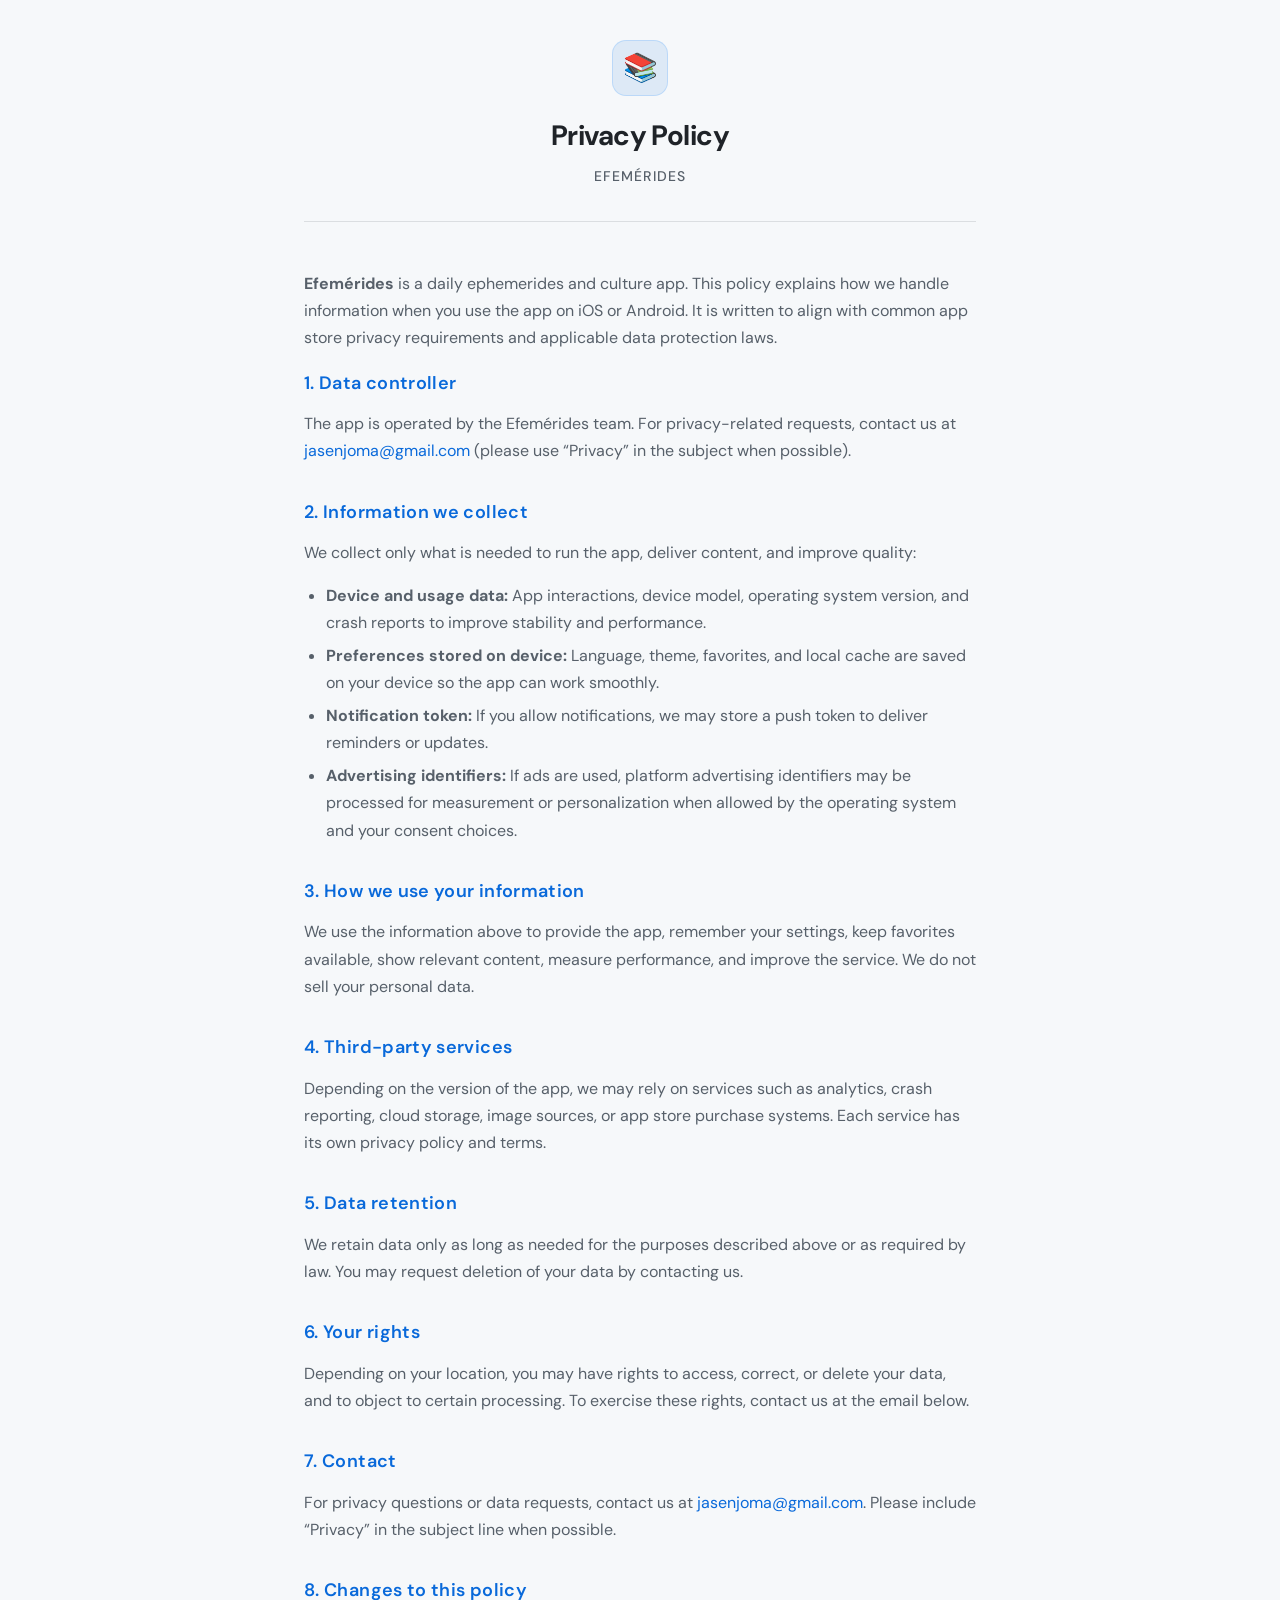
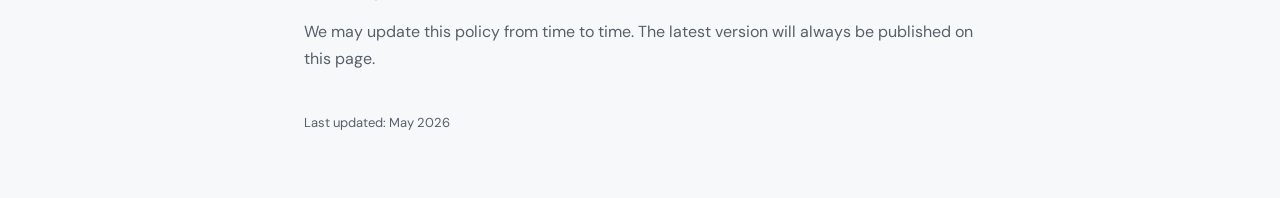
==== efemerides/privacy.html @ 7b520629 "Add Efemerides privacy policy page" ====
<!DOCTYPE html>
<html lang="en">
<head>
  <meta charset="UTF-8">
  <meta name="viewport" content="width=device-width, initial-scale=1.0">
  <title>Privacy Policy — Efemérides</title>
  <link rel="preconnect" href="https://fonts.googleapis.com">
  <link rel="preconnect" href="https://fonts.gstatic.com" crossorigin>
  <link href="https://fonts.googleapis.com/css2?family=DM+Sans:ital,opsz,wght@0,9..40,400;0,9..40,500;0,9..40,700&display=swap" rel="stylesheet">
  <style>
    :root {
      --bg: #0f1419;
      --surface: #1a1f26;
      --surface-hover: #232a33;
      --text: #e6edf3;
      --text-muted: #8b949e;
      --accent: #58a6ff;
      --accent-soft: rgba(88, 166, 255, 0.12);
      --border: rgba(48, 54, 61, 0.8);
    }
    * { box-sizing: border-box; }
    body {
      margin: 0;
      font-family: 'DM Sans', -apple-system, BlinkMacSystemFont, sans-serif;
      background: var(--bg);
      color: var(--text);
      line-height: 1.7;
      min-height: 100vh;
    }
    .wrap {
      max-width: 720px;
      margin: 0 auto;
      padding: 2.5rem 1.5rem 4rem;
    }
    header {
      text-align: center;
      margin-bottom: 3rem;
      padding-bottom: 2rem;
      border-bottom: 1px solid var(--border);
    }
    .logo {
      width: 56px;
      height: 56px;
      background: var(--accent-soft);
      border: 1px solid rgba(88, 166, 255, 0.25);
      border-radius: 14px;
      display: inline-flex;
      align-items: center;
      justify-content: center;
      margin-bottom: 1rem;
      font-size: 1.75rem;
    }
    h1 {
      font-size: 1.75rem;
      font-weight: 700;
      margin: 0 0 0.35rem;
      letter-spacing: -0.02em;
    }
    .subtitle {
      color: var(--text-muted);
      font-size: 0.875rem;
      font-weight: 500;
      letter-spacing: 0.08em;
      text-transform: uppercase;
    }
    h2 {
      font-size: 1.125rem;
      font-weight: 600;
      color: var(--accent);
      margin: 2rem 0 0.75rem;
      letter-spacing: 0.02em;
    }
    h2:first-of-type { margin-top: 0; }
    p {
      margin: 0 0 1rem;
      color: var(--text-muted);
    }
    p:last-child { margin-bottom: 0; }
    ul {
      margin: 0 0 1rem;
      padding-left: 1.35rem;
      color: var(--text-muted);
    }
    li { margin-bottom: 0.35rem; }
    a {
      color: var(--accent);
      text-decoration: none;
    }
    a:hover { text-decoration: underline; }
    .card {
      background: var(--surface);
      border: 1px solid var(--border);
      border-radius: 16px;
      padding: 1.5rem 1.75rem;
      margin-bottom: 1rem;
    }
    .updated {
      font-size: 0.8125rem;
      color: var(--text-muted);
      margin-top: 2.5rem;
    }
    @media (prefers-color-scheme: light) {
      :root {
        --bg: #f6f8fa;
        --surface: #ffffff;
        --surface-hover: #f0f2f5;
        --text: #1f2328;
        --text-muted: #57606a;
        --accent: #0969da;
        --accent-soft: rgba(9, 105, 218, 0.1);
        --border: rgba(31, 35, 40, 0.12);
      }
    }
  </style>
</head>
<body>
  <div class="wrap">
    <header>
      <div class="logo">📚</div>
      <h1>Privacy Policy</h1>
      <p class="subtitle">Efemérides</p>
    </header>

    <p><strong>Efemérides</strong> is a daily ephemerides and culture app. This policy explains how we handle information when you use the app on iOS or Android. It is written to align with common app store privacy requirements and applicable data protection laws.</p>

    <h2>1. Data controller</h2>
    <p>The app is operated by the Efemérides team. For privacy-related requests, contact us at <a href="mailto:jasenjoma@gmail.com?subject=Privacy">jasenjoma@gmail.com</a> (please use “Privacy” in the subject when possible).</p>

    <h2>2. Information we collect</h2>
    <p>We collect only what is needed to run the app, deliver content, and improve quality:</p>
    <ul>
      <li><strong>Device and usage data:</strong> App interactions, device model, operating system version, and crash reports to improve stability and performance.</li>
      <li><strong>Preferences stored on device:</strong> Language, theme, favorites, and local cache are saved on your device so the app can work smoothly.</li>
      <li><strong>Notification token:</strong> If you allow notifications, we may store a push token to deliver reminders or updates.</li>
      <li><strong>Advertising identifiers:</strong> If ads are used, platform advertising identifiers may be processed for measurement or personalization when allowed by the operating system and your consent choices.</li>
    </ul>

    <h2>3. How we use your information</h2>
    <p>We use the information above to provide the app, remember your settings, keep favorites available, show relevant content, measure performance, and improve the service. We do not sell your personal data.</p>

    <h2>4. Third-party services</h2>
    <p>Depending on the version of the app, we may rely on services such as analytics, crash reporting, cloud storage, image sources, or app store purchase systems. Each service has its own privacy policy and terms.</p>

    <h2>5. Data retention</h2>
    <p>We retain data only as long as needed for the purposes described above or as required by law. You may request deletion of your data by contacting us.</p>

    <h2>6. Your rights</h2>
    <p>Depending on your location, you may have rights to access, correct, or delete your data, and to object to certain processing. To exercise these rights, contact us at the email below.</p>

    <h2>7. Contact</h2>
    <p>For privacy questions or data requests, contact us at <a href="mailto:jasenjoma@gmail.com?subject=Privacy">jasenjoma@gmail.com</a>. Please include “Privacy” in the subject line when possible.</p>

    <h2>8. Changes to this policy</h2>
    <p>We may update this policy from time to time. The latest version will always be published on this page.</p>

    <p class="updated">Last updated: May 2026</p>
  </div>
</body>
</html>
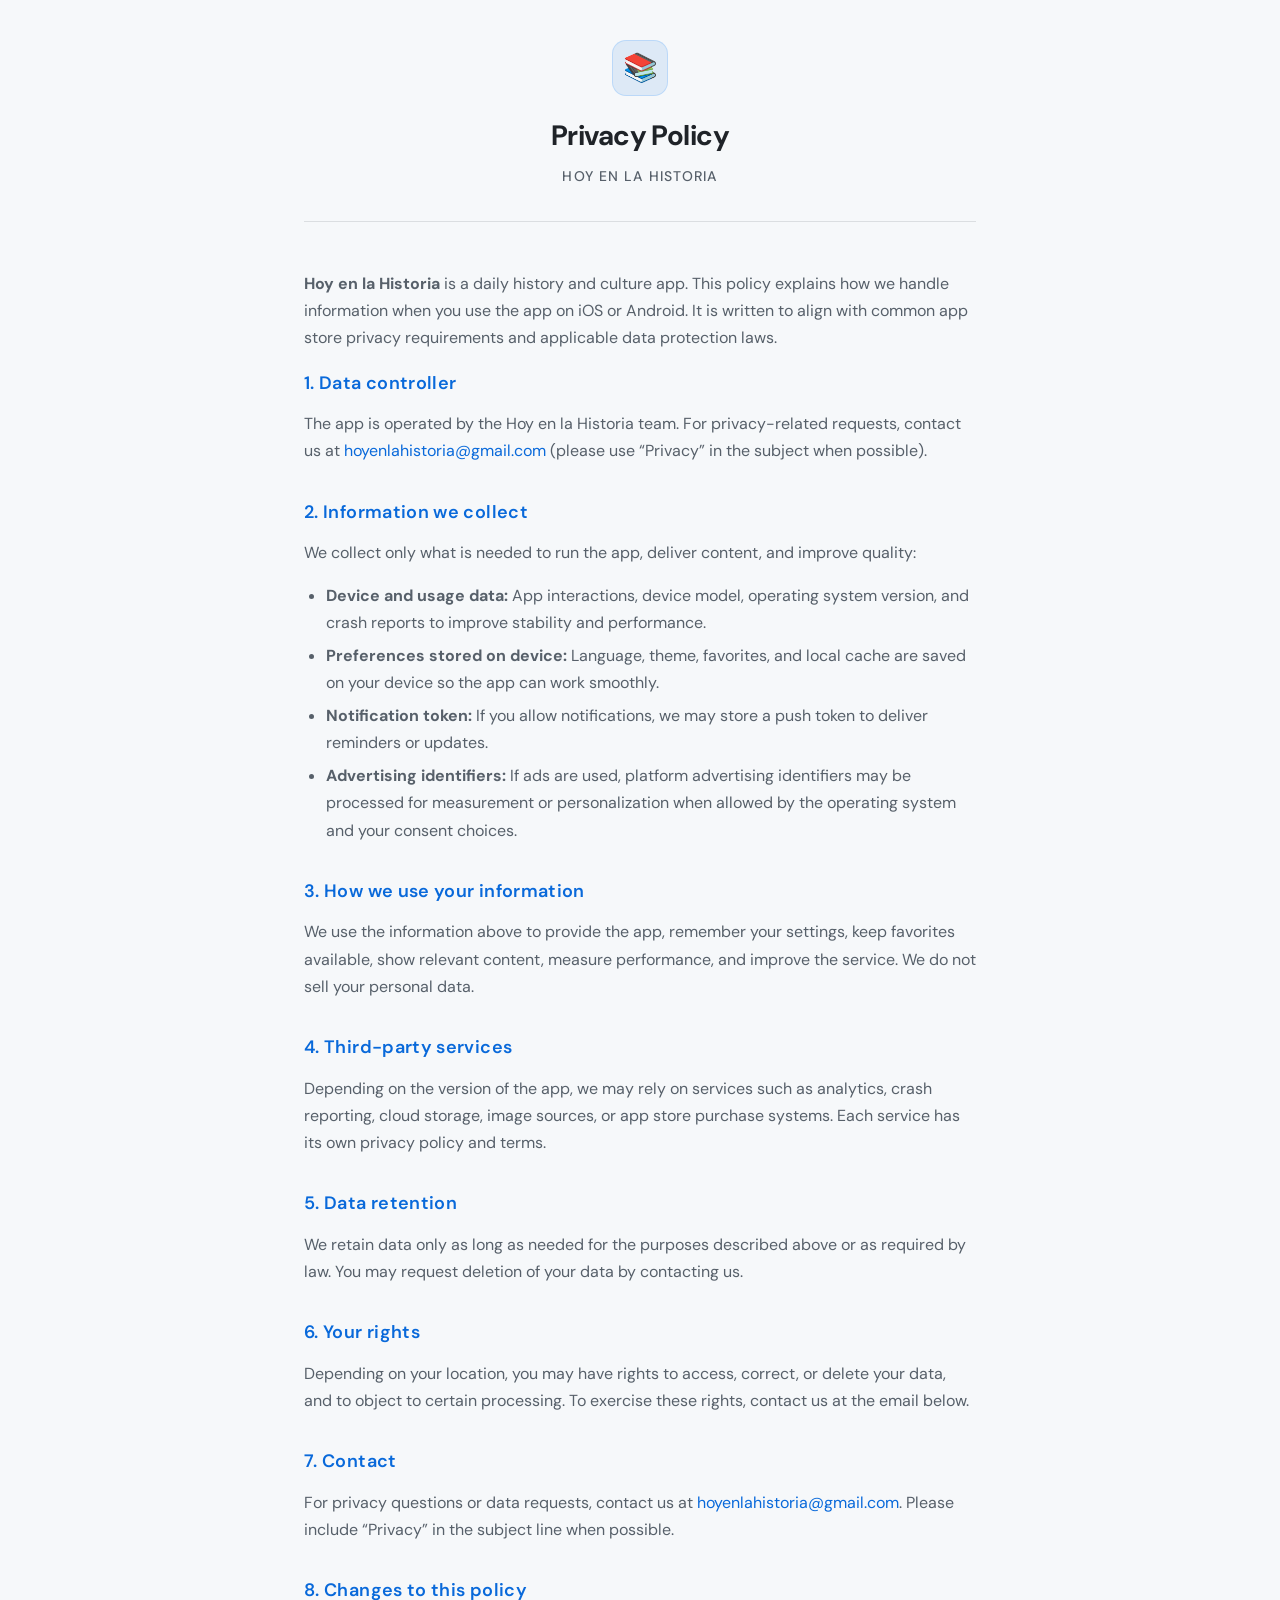
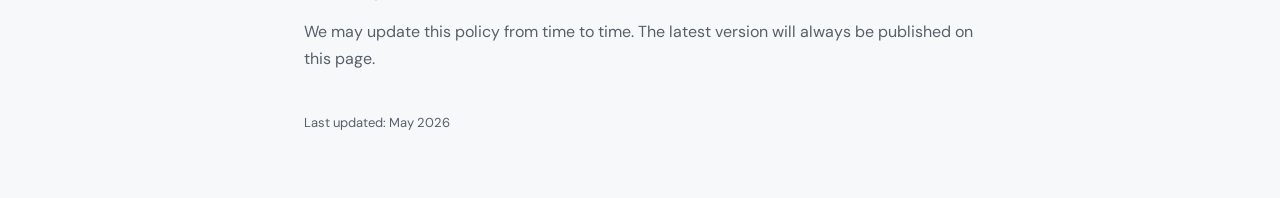
==== commit c7102e7a: "Update privacy.html" ====
--- a/efemerides/privacy.html
+++ b/efemerides/privacy.html
@@ -3,7 +3,7 @@
 <head>
   <meta charset="UTF-8">
   <meta name="viewport" content="width=device-width, initial-scale=1.0">
-  <title>Privacy Policy — Efemérides</title>
+  <title>Privacy Policy — Hoy en la Historia</title>
   <link rel="preconnect" href="https://fonts.googleapis.com">
   <link rel="preconnect" href="https://fonts.gstatic.com" crossorigin>
   <link href="https://fonts.googleapis.com/css2?family=DM+Sans:ital,opsz,wght@0,9..40,400;0,9..40,500;0,9..40,700&display=swap" rel="stylesheet">
@@ -118,13 +118,13 @@
     <header>
       <div class="logo">📚</div>
       <h1>Privacy Policy</h1>
-      <p class="subtitle">Efemérides</p>
+      <p class="subtitle">Hoy en la Historia</p>
     </header>
 
-    <p><strong>Efemérides</strong> is a daily ephemerides and culture app. This policy explains how we handle information when you use the app on iOS or Android. It is written to align with common app store privacy requirements and applicable data protection laws.</p>
+    <p><strong>Hoy en la Historia</strong> is a daily history and culture app. This policy explains how we handle information when you use the app on iOS or Android. It is written to align with common app store privacy requirements and applicable data protection laws.</p>
 
     <h2>1. Data controller</h2>
-    <p>The app is operated by the Efemérides team. For privacy-related requests, contact us at <a href="mailto:jasenjoma@gmail.com?subject=Privacy">jasenjoma@gmail.com</a> (please use “Privacy” in the subject when possible).</p>
+    <p>The app is operated by the Hoy en la Historia team. For privacy-related requests, contact us at <a href="mailto:hoyenlahistoria@gmail.com?subject=Privacy">hoyenlahistoria@gmail.com</a> (please use “Privacy” in the subject when possible).</p>
 
     <h2>2. Information we collect</h2>
     <p>We collect only what is needed to run the app, deliver content, and improve quality:</p>
@@ -148,7 +148,7 @@
     <p>Depending on your location, you may have rights to access, correct, or delete your data, and to object to certain processing. To exercise these rights, contact us at the email below.</p>
 
     <h2>7. Contact</h2>
-    <p>For privacy questions or data requests, contact us at <a href="mailto:jasenjoma@gmail.com?subject=Privacy">jasenjoma@gmail.com</a>. Please include “Privacy” in the subject line when possible.</p>
+    <p>For privacy questions or data requests, contact us at <a href="mailto:hoyenlahistoria@gmail.com?subject=Privacy">hoyenlahistoria@gmail.com</a>. Please include “Privacy” in the subject line when possible.</p>
 
     <h2>8. Changes to this policy</h2>
     <p>We may update this policy from time to time. The latest version will always be published on this page.</p>
